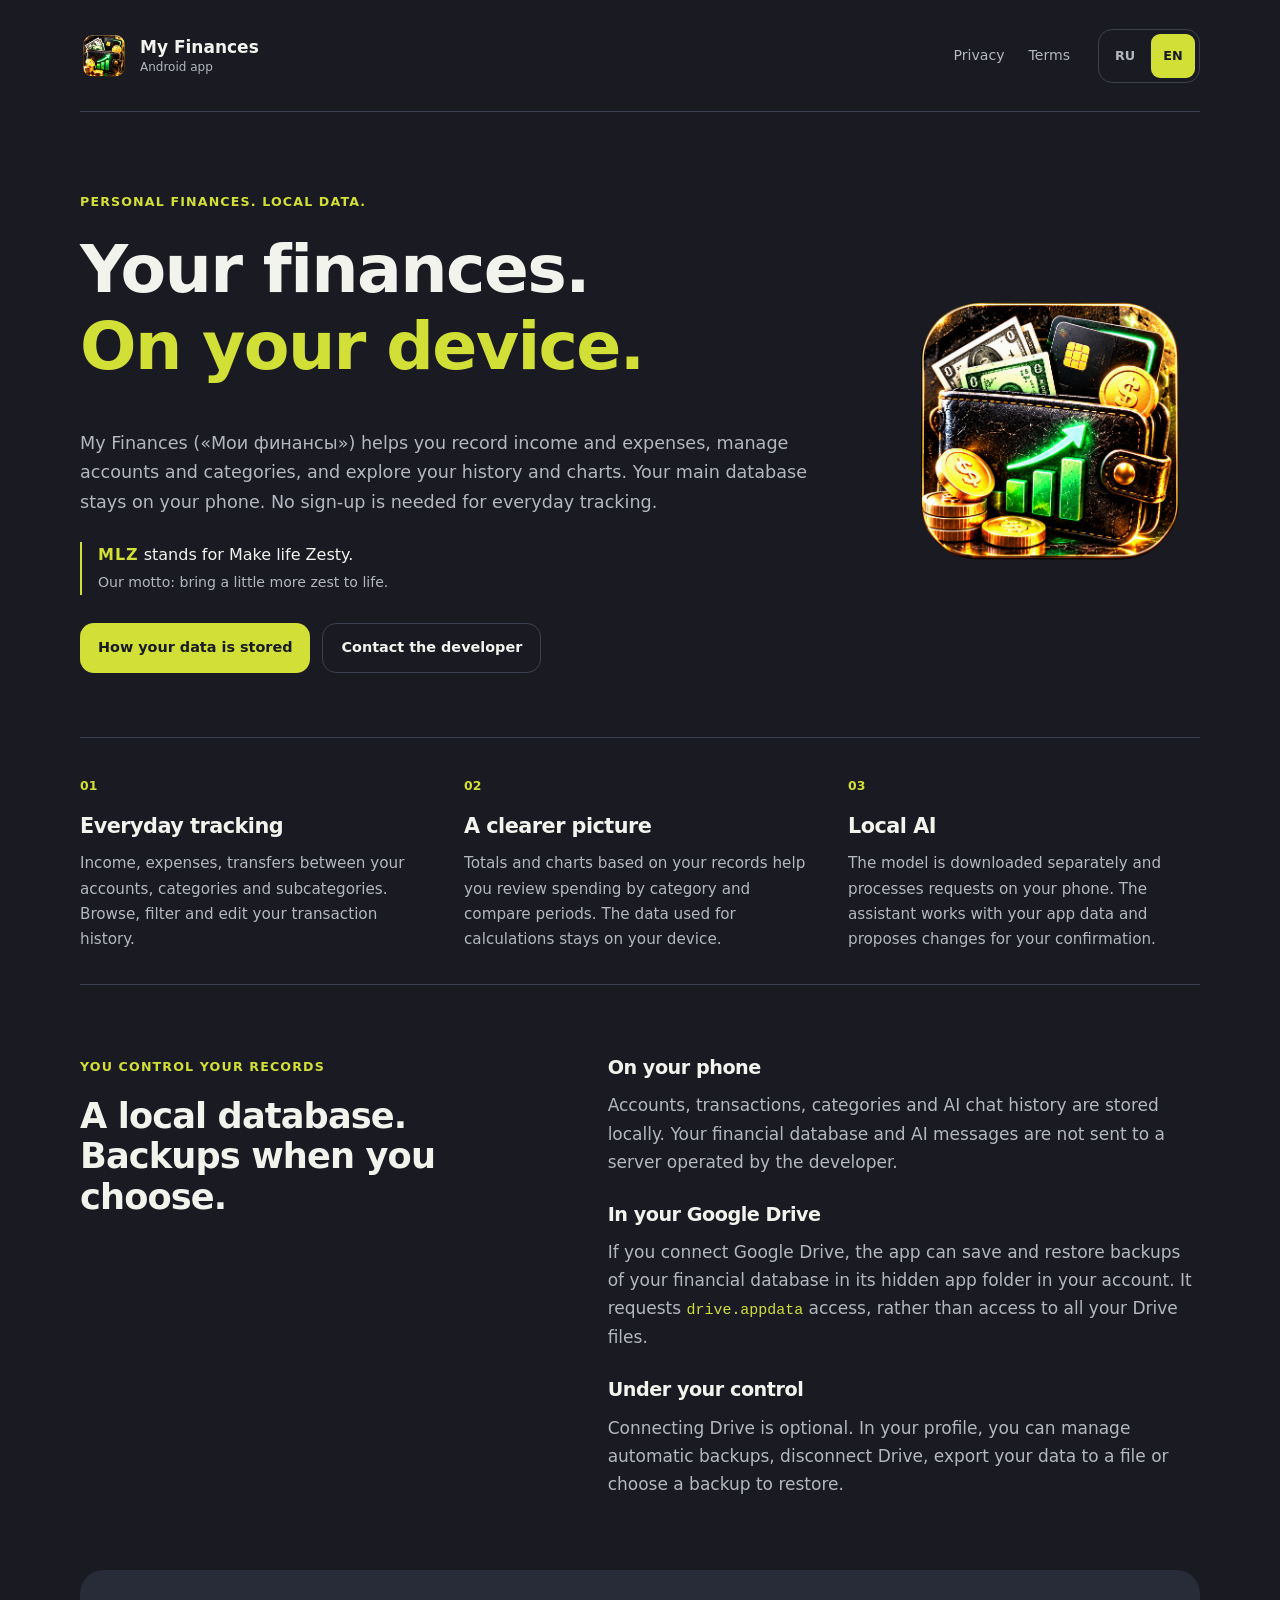
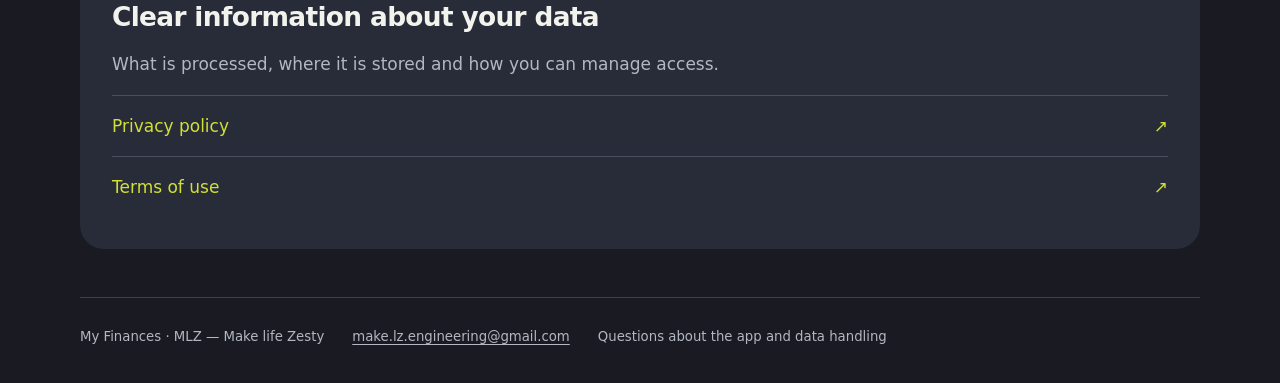
==== en/index.html @ 57145efe "Update website" ====
<!doctype html>
<html lang="en">
<head>
  <meta charset="utf-8">
  <meta name="viewport" content="width=device-width, initial-scale=1">
  <meta name="theme-color" content="#1a1b22">
  <meta name="description" content="My Finances for Android: local tracking of income, expenses and accounts, financial charts and optional backups to your own Google Drive. MLZ — Make life Zesty.">
  <title>My Finances — on your device</title>
  <link rel="icon" href="../assets/app-icon.png" type="image/png">
  <link rel="stylesheet" href="../styles.css">
  <link rel="alternate" hreflang="ru" href="https://makelzengineering-hash.github.io/">
  <link rel="alternate" hreflang="en" href="https://makelzengineering-hash.github.io/en/">
</head>
<body>
  <a class="skip-link" href="#main">Skip to content</a>
  <header class="site-header wrap">
    <a class="brand" href="index.html" aria-label="My Finances — home">
      <img src="../assets/app-icon.png" width="48" height="48" alt="">
      <span>My Finances<small>Android app</small></span>
    </a>
    <div class="header-actions">
      <nav aria-label="Main navigation">
        <a href="privacy.html">Privacy</a>
        <a href="terms.html">Terms</a>
      </nav>
      <nav class="language-switch" aria-label="Website language">
        <a href="../index.html" lang="ru" hreflang="ru" aria-label="Русский">RU</a>
        <a href="index.html" lang="en" hreflang="en" aria-label="English" aria-current="page">EN</a>
      </nav>
    </div>
  </header>
  <main id="main" class="wrap">
    <section class="hero" aria-labelledby="hero-title">
      <div>
        <p class="eyebrow">Personal finances. Local data.</p>
        <h1 id="hero-title">Your finances.<br><span>On your device.</span></h1>
        <p class="lead">My Finances (<span lang="ru">«Мои финансы»</span>) helps you record income and expenses, manage accounts and categories, and explore your history and charts. Your main database stays on your phone. No sign-up is needed for everyday tracking.</p>
        <p class="brand-note"><strong>MLZ</strong> stands for Make life Zesty.<br><span>Our motto: bring a little more zest to life.</span></p>
        <div class="actions">
          <a class="button primary" href="#data">How your data is stored</a>
          <a class="button secondary" href="mailto:make.lz.engineering@gmail.com">Contact the developer</a>
        </div>
      </div>
      <img class="hero-icon" src="../assets/app-icon.png" width="300" height="300" alt="My Finances app icon: a wallet, cards and a chart">
    </section>
    <section class="features" aria-label="App features">
      <article><span class="number">01</span><h2>Everyday tracking</h2><p>Income, expenses, transfers between your accounts, categories and subcategories. Browse, filter and edit your transaction history.</p></article>
      <article><span class="number">02</span><h2>A clearer picture</h2><p>Totals and charts based on your records help you review spending by category and compare periods. The data used for calculations stays on your device.</p></article>
      <article><span class="number">03</span><h2>Local AI</h2><p>The model is downloaded separately and processes requests on your phone. The assistant works with your app data and proposes changes for your confirmation.</p></article>
    </section>
    <section id="data" class="data-section" aria-labelledby="data-title">
      <div><p class="eyebrow">You control your records</p><h2 id="data-title">A local database.<br>Backups when you choose.</h2></div>
      <div class="data-details">
        <article><h3>On your phone</h3><p>Accounts, transactions, categories and AI chat history are stored locally. Your financial database and AI messages are not sent to a server operated by the developer.</p></article>
        <article><h3>In your Google Drive</h3><p>If you connect Google Drive, the app can save and restore backups of your financial database in its hidden app folder in your account. It requests <code>drive.appdata</code> access, rather than access to all your Drive files.</p></article>
        <article><h3>Under your control</h3><p>Connecting Drive is optional. In your profile, you can manage automatic backups, disconnect Drive, export your data to a file or choose a backup to restore.</p></article>
      </div>
    </section>
    <section class="documents" aria-labelledby="documents-title">
      <div><h2 id="documents-title">Clear information about your data</h2><p>What is processed, where it is stored and how you can manage access.</p></div>
      <a href="privacy.html">Privacy policy <span aria-hidden="true">↗</span></a>
      <a href="terms.html">Terms of use <span aria-hidden="true">↗</span></a>
    </section>
  </main>
  <footer class="site-footer wrap"><p>My Finances · MLZ — Make life Zesty</p><a href="mailto:make.lz.engineering@gmail.com">make.lz.engineering@gmail.com</a><p>Questions about the app and data handling</p></footer>
</body>
</html>
---- styles.css ----
:root { color-scheme: dark; --bg: #1a1b22; --surface: #272c38; --line: #3b414e; --text: #f2f3ed; --muted: #b3b7c1; --accent: #d1df36; }
* { box-sizing: border-box; }
html { scroll-behavior: smooth; scroll-padding-top: 24px; }
body { margin: 0; background: var(--bg); color: var(--text); font: 17px/1.65 system-ui, -apple-system, "Segoe UI", sans-serif; }
a { color: var(--accent); text-underline-offset: .22em; }
a:hover { text-decoration-thickness: 2px; }
a:focus-visible { outline: 3px solid var(--accent); outline-offset: 5px; border-radius: 4px; }
img { max-width: 100%; height: auto; }
p { margin: 0 0 1em; }
h1, h2, h3 { line-height: 1.16; margin: 0 0 .65em; letter-spacing: -.025em; }
h1 { font-size: clamp(2.2rem, 5.2vw, 4.2rem); }
h2 { font-size: clamp(1.6rem, 3vw, 2.2rem); }
h3 { font-size: 1.2rem; }
code { font-size: .88em; overflow-wrap: anywhere; color: var(--accent); }
.wrap { width: min(1120px, calc(100% - 64px)); margin-inline: auto; }
.skip-link { position: absolute; top: 10px; left: 10px; padding: 10px 16px; background: var(--accent); color: var(--bg); transform: translateY(-160%); z-index: 5; }
.skip-link:focus { transform: none; }
.site-header { min-height: 112px; display: flex; align-items: center; justify-content: space-between; gap: 28px; border-bottom: 1px solid var(--line); }
.brand { display: inline-flex; gap: 12px; align-items: center; color: var(--text); text-decoration: none; flex-shrink: 0; font-weight: 650; line-height: 1.35; }
.brand img { width: 48px; height: 48px; object-fit: contain; }
.brand small { display: block; font-size: .75rem; color: var(--muted); font-weight: 400; }
.header-actions { display: flex; align-items: center; justify-content: flex-end; flex-wrap: wrap; gap: 16px 28px; }
nav { display: flex; gap: 24px; flex-wrap: wrap; font-size: .88rem; }
nav a { color: var(--muted); text-decoration: none; }
nav a:hover, nav a[aria-current="page"] { color: var(--accent); }
.language-switch { flex-wrap: nowrap; flex-shrink: 0; gap: 4px; padding: 4px; border: 1px solid var(--line); border-radius: 14px; }
.language-switch a { display: inline-flex; align-items: center; justify-content: center; min-width: 44px; min-height: 44px; padding: 6px 10px; border-radius: 9px; font-size: .8rem; font-weight: 700; }
.language-switch a[aria-current="page"] { color: var(--bg); background: var(--accent); }
.language-switch a:hover:not([aria-current="page"]) { background: var(--surface); }
.hero { display: grid; grid-template-columns: minmax(0, 1fr) 300px; gap: 56px; align-items: center; padding-block: 80px 64px; }
.hero h1 span { color: var(--accent); }
.hero-icon { width: 300px; height: 300px; object-fit: contain; }
.eyebrow { color: var(--accent); font-size: .79rem; letter-spacing: .09em; text-transform: uppercase; font-weight: 650; margin-bottom: 18px; }
.lead { color: var(--muted); font-size: 1.1rem; max-width: 760px; line-height: 1.7; }
.brand-note { margin-top: 24px; padding-left: 16px; border-left: 2px solid var(--accent); font-size: 1rem; }
.brand-note strong { color: var(--accent); letter-spacing: .06em; }
.brand-note > span:last-child { color: var(--muted); font-size: .88rem; }
.actions { display: flex; gap: 12px; flex-wrap: wrap; margin-top: 28px; }
.button { display: inline-flex; align-items: center; justify-content: center; min-height: 48px; padding: 12px 18px; border-radius: 14px; text-decoration: none; font-size: .9rem; font-weight: 650; }
.primary { background: var(--accent); color: var(--bg); }
.primary:hover { background: #e0ec63; }
.secondary { color: var(--text); border: 1px solid var(--line); }
.secondary:hover { background: var(--surface); }
.features { display: grid; grid-template-columns: repeat(3, minmax(0, 1fr)); border-block: 1px solid var(--line); padding-block: 32px; gap: 32px; }
.features h2 { font-size: 1.3rem; margin-top: 16px; }
.features p { color: var(--muted); font-size: .95rem; margin-bottom: 0; }
.number { color: var(--accent); font-size: .78rem; font-weight: 700; }
.data-section { padding-block: 72px; display: grid; grid-template-columns: 1fr 1.3fr; gap: 72px; }
.data-details article { margin-bottom: 28px; }
.data-details article:last-child { margin-bottom: 0; }
.data-details p { color: var(--muted); margin-bottom: 0; }
.documents { border-radius: 24px; background: var(--surface); padding: 32px; margin-bottom: 48px; }
.documents h2 { font-size: 1.65rem; }
.documents p { color: var(--muted); }
.documents > a { display: flex; align-items: center; justify-content: space-between; padding: 16px 0; border-top: 1px solid #48505e; gap: 20px; text-decoration: none; }
.documents > a:hover { text-decoration: underline; }
.site-footer { padding-block: 28px 36px; border-top: 1px solid var(--line); display: flex; flex-wrap: wrap; gap: 8px 28px; align-items: center; font-size: .83rem; color: var(--muted); }
.site-footer p { margin: 0; }
.site-footer a { color: var(--muted); overflow-wrap: anywhere; }
.document { max-width: 820px; padding-block: 60px; }
.document h1 { font-size: clamp(2rem, 5vw, 3.3rem); overflow-wrap: anywhere; }
.document h2 { font-size: 1.35rem; line-height: 1.35; margin-top: 36px; }
.document p { color: #d0d3dc; overflow-wrap: anywhere; }
.document .lead { font-size: 1.08rem; }
.updated { color: var(--muted) !important; font-size: .86rem; margin-block: 20px 30px; }
@media (max-width: 900px) {
  .hero { grid-template-columns: minmax(0, 1fr) 200px; gap: 24px; padding-block: 56px; }
  .hero-icon { width: 200px; height: 200px; }
  .data-section { gap: 32px; }
}
@media (max-width: 640px) {
  .wrap { width: calc(100% - 40px); }
  .site-header { align-items: flex-start; flex-direction: column; gap: 18px; padding-block: 22px; }
  .header-actions { width: 100%; justify-content: space-between; gap: 16px; }
  nav { gap: 12px 20px; font-size: .83rem; }
  .hero { grid-template-columns: minmax(0, 1fr); gap: 0; padding-block: 40px; }
  .hero-icon { grid-row: 1; width: 112px; height: 112px; margin-bottom: 24px; }
  .hero h1 { font-size: clamp(2rem, 8vw, 3rem); }
  .lead { font-size: 1rem; }
  .actions { flex-direction: column; align-items: stretch; }
  .features { grid-template-columns: minmax(0, 1fr); gap: 28px; }
  .features h2 { margin-top: 8px; }
  .data-section { grid-template-columns: minmax(0, 1fr); gap: 24px; padding-block: 44px; }
  .documents { padding: 24px; border-radius: 20px; }
  .site-footer { flex-direction: column; align-items: flex-start; gap: 12px; }
  .document { padding-block: 36px; }
}
@media (prefers-reduced-motion: reduce) { html { scroll-behavior: auto; } }
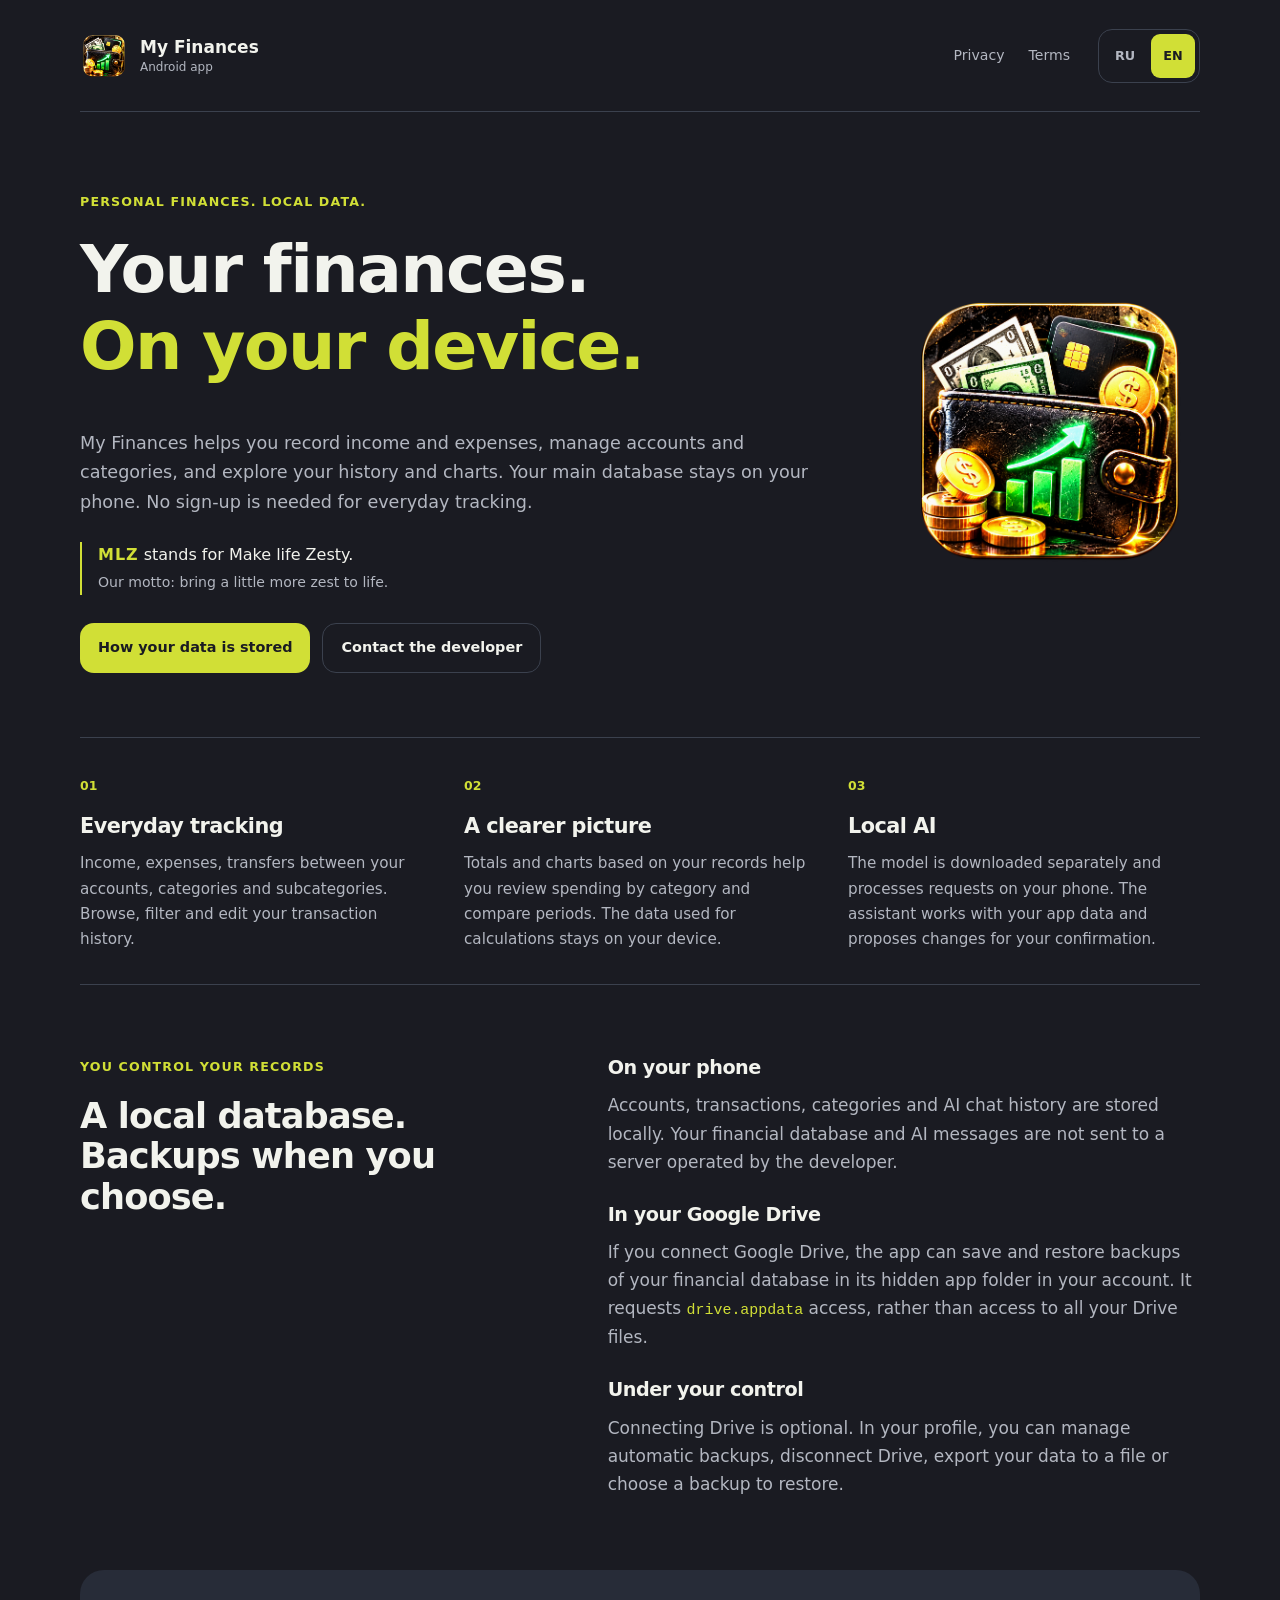
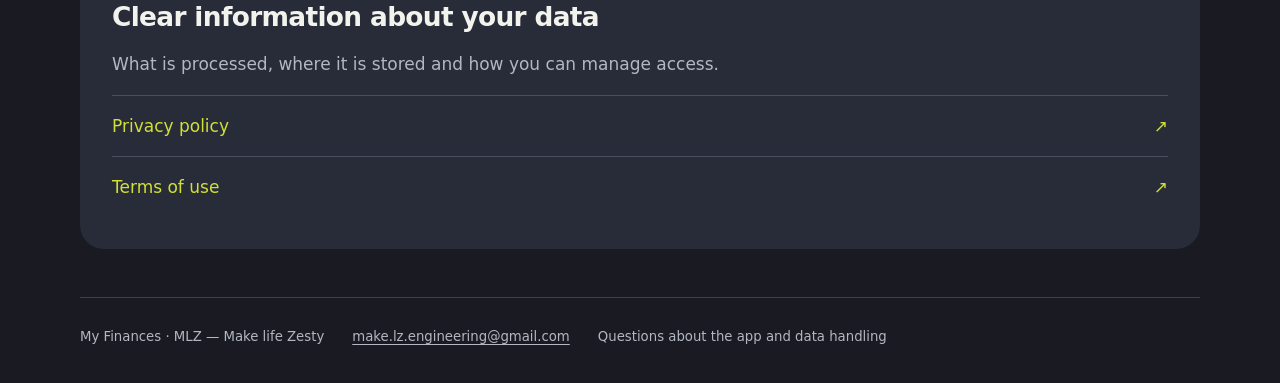
==== commit c583746d: "Update website" ====
--- a/en/index.html
+++ b/en/index.html
@@ -34,7 +34,7 @@
       <div>
         <p class="eyebrow">Personal finances. Local data.</p>
         <h1 id="hero-title">Your finances.<br><span>On your device.</span></h1>
-        <p class="lead">My Finances (<span lang="ru">«Мои финансы»</span>) helps you record income and expenses, manage accounts and categories, and explore your history and charts. Your main database stays on your phone. No sign-up is needed for everyday tracking.</p>
+        <p class="lead">My Finances helps you record income and expenses, manage accounts and categories, and explore your history and charts. Your main database stays on your phone. No sign-up is needed for everyday tracking.</p>
         <p class="brand-note"><strong>MLZ</strong> stands for Make life Zesty.<br><span>Our motto: bring a little more zest to life.</span></p>
         <div class="actions">
           <a class="button primary" href="#data">How your data is stored</a>
